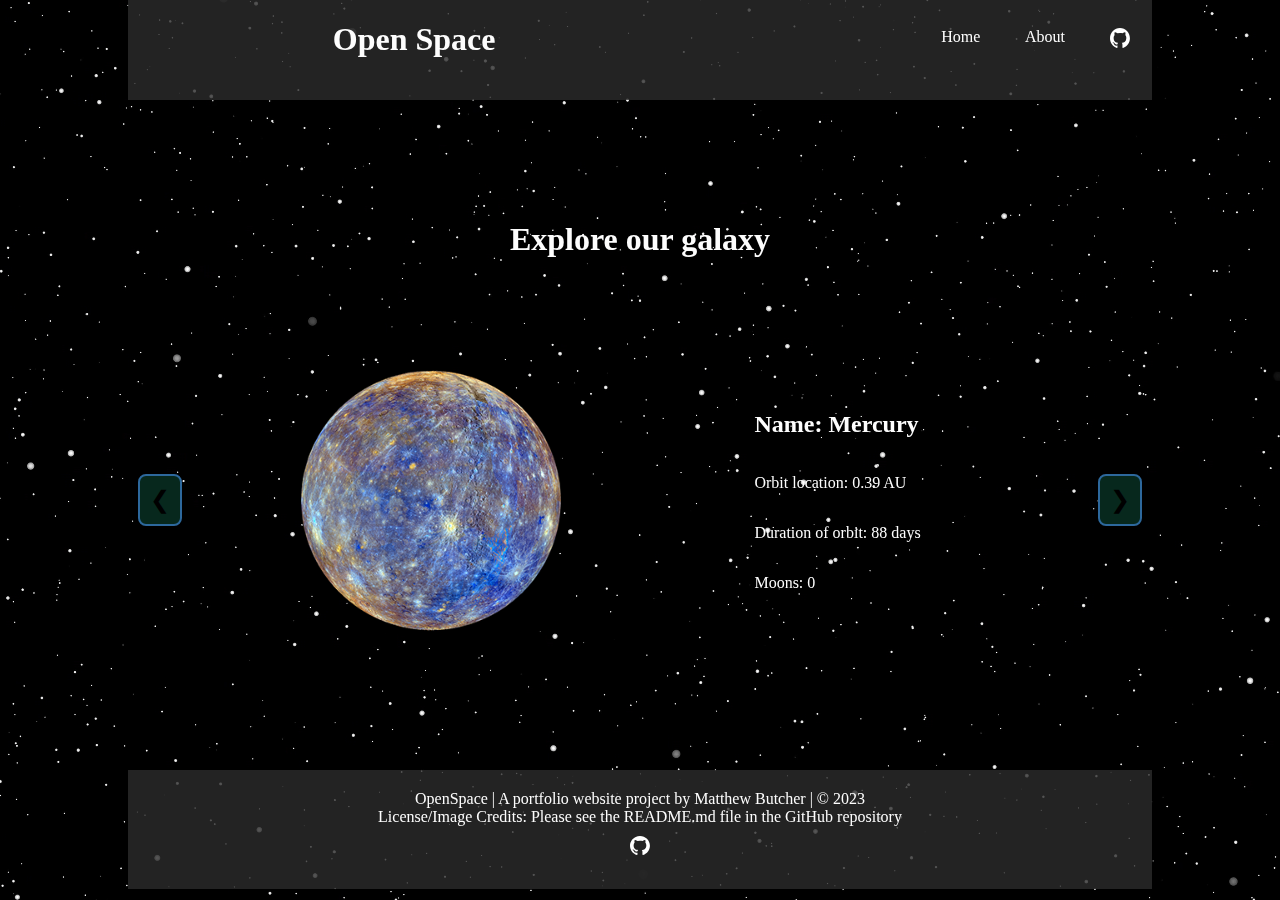
==== planets.html @ 282da1b0 "Planets: Large upgrade - Changed the design of the page - Carousel is working - Pull the planets dat" ====
<!DOCTYPE html>
<html lang="en">
  <head>
    <meta charset="UTF-8" />
    <meta http-equiv="X-UA-Compatible" content="IE=edge" />
    <meta name="viewport" content="width=device-width, initial-scale=1.0" />
    <link rel="stylesheet" href="src/style.css" />

    <title>PLANETS | OpenSpace</title>
  </head>

  <body>
    <video id="background-video" autoplay loop muted poster="/src/backgrounds/Sky_night_space_background.mp4">
      <source src="/src/backgrounds/Sky_night_space_background.mp4" type="video/mp4" />
    </video>
    <nav>
      <div class="nav-left">
        <h1>Open Space</h1>
      </div>
      <div class="nav-right">
        <ul>
          <li><a href="index.html">Home</a></li>
          <li><a href="about.html">About</a></li>
          <li>
            <a href="https://github.com/mbutcherdev/openspace" target="_blank" rel="noopener noreferrer"
              ><img
                title="OpenSpace GitHub Repository"
                alt="GitHub logo to repository"
                class="nav-git"
                src="/src/backgrounds/github-mark-white.svg"
            /></a>
          </li>
        </ul>
      </div>
    </nav>
    <div class="planets">
      <div class="planets-title">
        <h1>Explore our galaxy</h1>
        <!-- Order: Mercury, Venus, Earth, Mars, Jupiter, Saturn, Uranus, Neptune.. Pluto(?) -->
      </div>
      <div class="carousel">
        <button class="carousel-btn prev-btn">&#10094;</button>
        <div class="carousel-content">
          <!-- Planet slides will be added dynamically -->
        </div>
        <button class="carousel-btn next-btn">&#10095;</button>
      </div>
    </div>
    <footer>
      OpenSpace | A portfolio website project by Matthew Butcher | &copy 2023<br />
      License/Image Credits: Please see the README.md file in the GitHub repository<br />
      <a href="https://github.com/mbutcherdev/openspace" target="_blank" rel="noopener noreferrer"
        ><img class="footerimg" src="/src/backgrounds/github-mark-white.svg"
      /></a>
    </footer>
    <script src="src/planets.js"></script>
  </body>
</html>
---- src/style.css ----
/* Variables */
:root {
  --main-bg-color: rgba(44, 44, 44, 0.8);
  --nav-bg-color: rgba(16 18 27 / 40%);
  --nav-left-bg-color: rgba(16 18 27 / 40%);
  --nav-right-bg-color: rgba(16 18 27 / 40%);
  --text-color: rgb(253, 253, 253);
  --hero-bg-color: rgba(16 18 27 / 40%);
  --btn-bg-color: rgba(16 18 27 / 40%);
  --btn-border-color: rgb(45, 104, 156);
  --next-launches-bg-color: rgba(16 18 27 / 40%);
  --card-border-color: rgba(16 18 27 / 40%);
}

/* Body */
#background-video {
  width: 100vw;
  height: 100vh;
  object-fit: cover;
  position: fixed;
  left: 0;
  right: 0;
  top: 0;
  bottom: 0;
  z-index: -1;
}
@media (max-width: 750px) {
  #background-video {
    display: none;
  }
  body {
    background: url("/src/backgrounds/space-small.png") no-repeat;
    background-size: cover;
  }
}
body {
  color: var(--text-color);
  font-family: Georgia, serif;
  width: 80%;
  margin: 0 auto;
  background-color: var(--main-bg-color);
}

/* Navigation */
nav {
  background-color: var(--main-bg-color);
  display: flex;
  width: 100%;
  align-items: center;
  padding-bottom: 20px;
}
.nav-git {
  height: auto;
  width: 20px;
}
.nav-left {
  width: 60%;
  padding-left: 20%;
  text-align: left;
  align-self: center;
}

.nav-right {
  width: 30%;
  margin-left: auto;
  align-items: center;
}

nav ul {
  display: flex;
  list-style: none;
  justify-content: space-around;
}

a {
  text-decoration: none;
  color: var(--text-color);
}

/* Images */
img {
  width: 100%;
  height: 100%;
}

/* Hero Section */
.hero {
  background-color: var(--main-bg-color);
  display: flex;
  flex-direction: column;
  flex-wrap: wrap;
  align-items: center;
  justify-content: center;
  padding-bottom: 50px;
}

.hero-right {
  width: 50%;
  text-align: left;
}
.hero-main {
  text-align: center;
}

.hero-bottom {
  display: flex;
  flex-wrap: wrap;
  justify-content: space-around;
  gap: 40px;
  margin-top: 20px;
  padding-bottom: 50px;
}

.hero-bottom img {
  width: 80%;
  height: 60%;
  align-self: center;
}
.button_list {
  width: 55%;
  text-align: left;
}
.button_list ul {
  text-decoration: none;
  list-style: none;
}

/* Button */
.btn {
  cursor: pointer;
  width: 100px;
  height: 100px;
  background-color: var(--btn-bg-color);
  color: black;
  border: 2px solid var(--btn-border-color);
  border-radius: 8px;
}

.btn:hover {
  box-shadow: 0 0.5em 0.5em -0.4em orange;
  transform: translateY(-0.25em);
}

/* Next Launches */
.next-launches {
  padding-top: 10px;
  background-color: var(--main-bg-color);
  width: 100%;
  text-align: center;
}

.next-launches h1 {
  margin-top: -20px;
  padding-bottom: 32px;
}

/* Launch Cards */
.launch-cards {
  padding: 32px;
  display: flex;
  flex-wrap: wrap;
  justify-content: space-around;
  border: 20px solid var(--card-border-color);
}

.card {
  width: 300px;
  height: 300px;
  padding: 16px;
  margin: 16px;
  border: 20px solid var(--card-border-color);
}

/* Planets */
.planets {
  display: flex;
  flex-direction: column;
  align-items: center;
  justify-content: center;

  padding-top: 100px;
  padding-bottom: 100px;
}

.planets-title {
  text-align: center;
  padding-bottom: 50px;
}

/* Carousel */
.carousel {
  display: flex;
  overflow: hidden;
  width: 100%;
  height: 70%;
  position: relative;
}

/* Updated carousel buttons */
.carousel-btn {
  font-size: 1.5rem;
  color: rgb(0, 0, 0);
  background-color: rgb(7, 40, 29);
  border: 2px solid rgb(45, 104, 156);
  border-radius: 8px;
  padding: 10px;
  cursor: pointer;
  z-index: 10;
  position: absolute;
  top: 50%;
  transform: translateY(-50%);
  transition: box-shadow 0.3s, transform 0.3s;
}

.carousel-btn:hover {
  box-shadow: 0 0.5em 0.5em -0.4em orange;
  transform: translateY(-0.25em);
}

.prev-btn {
  left: 10px;
}

.next-btn {
  right: 10px;
}

/* Carousel */
.carousel-content {
  display: flex;
  width: 100%;
  height: 100%;
  position: relative;
}

/* Updated planet-slide */
.planet-slide {
  display: flex;
  width: 100%;
  height: auto;
  position: absolute;
  left: 0;
  opacity: 0;
  transition: opacity 0.5s ease-in-out;
}
.planet-slide.active {
  opacity: 1;
  position: static;
}

.planet-img {
  display: flex;
  justify-content: center;
  align-items: center;
  width: 60%;
  padding: 20px;
}

.planet-info {
  width: 40%;
  padding: 20px;
  display: flex;
  flex-direction: column;
  justify-content: center;
}

/* Updated planet-slide img */
.planet-slide img {
  max-height: 300px;
  width: auto;
  object-fit: fill;
  object-position: center;
}

/* Footer */
footer {
  background-color: var(--main-bg-color);
  text-align: center;

  padding: 20px;
}
.footerimg {
  height: auto;
  width: 20px;
  padding: 10px;
}
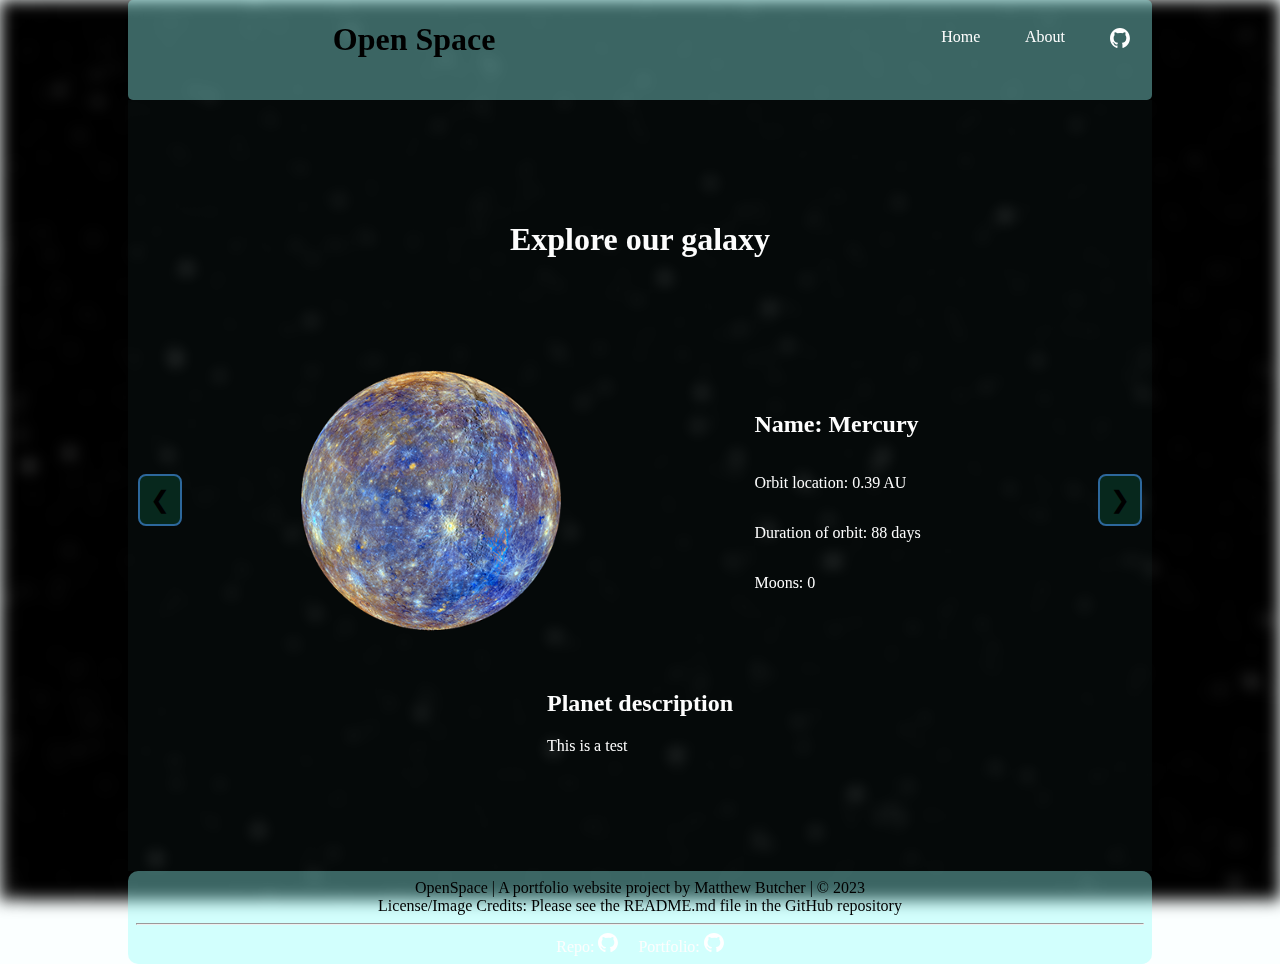
==== commit 96109580: "Major feature update: - Planets page carousel works correctly - Planets page also shows a planet des" ====
--- a/planets.html
+++ b/planets.html
@@ -45,12 +45,20 @@
         </div>
         <button class="carousel-btn next-btn">&#10095;</button>
       </div>
+      <div class="planet-description">
+        <h2>Planet description</h2>
+        <p class="description-text"></p>
+      </div>
     </div>
     <footer>
       OpenSpace | A portfolio website project by Matthew Butcher | &copy 2023<br />
       License/Image Credits: Please see the README.md file in the GitHub repository<br />
+      <hr />
       <a href="https://github.com/mbutcherdev/openspace" target="_blank" rel="noopener noreferrer"
-        ><img class="footerimg" src="/src/backgrounds/github-mark-white.svg"
+        >Repo: <img class="footerimg" src="/src/backgrounds/github-mark-white.svg" /></a
+      >&nbsp;&nbsp;&nbsp;&nbsp;
+      <a href="https://github.com/mbutcherdev/openspace" target="_blank" rel="noopener noreferrer"
+        >Portfolio: <img class="footerimg" src="/src/backgrounds/github-mark-white.svg"
       /></a>
     </footer>
     <script src="src/planets.js"></script>
--- a/src/style.css
+++ b/src/style.css
@@ -1,9 +1,7 @@
 /* Variables */
 :root {
-  --main-bg-color: rgba(44, 44, 44, 0.8);
-  --nav-bg-color: rgba(16 18 27 / 40%);
-  --nav-left-bg-color: rgba(16 18 27 / 40%);
-  --nav-right-bg-color: rgba(16 18 27 / 40%);
+  --main-bg-color: #96fffb09;
+  --nav-bg-color: #96fffb65;
   --text-color: rgb(253, 253, 253);
   --hero-bg-color: rgba(16 18 27 / 40%);
   --btn-bg-color: rgba(16 18 27 / 40%);
@@ -14,6 +12,8 @@
 
 /* Body */
 #background-video {
+  filter: blur(8px);
+  -webkit-filter: blur(8px);
   width: 100vw;
   height: 100vh;
   object-fit: cover;
@@ -38,16 +38,20 @@
   font-family: Georgia, serif;
   width: 80%;
   margin: 0 auto;
+  border-radius: 10px;
   background-color: var(--main-bg-color);
 }
 
 /* Navigation */
 nav {
-  background-color: var(--main-bg-color);
+  background-color: #96fffb65;
+  color: #000;
+  border-radius: 10px;
   display: flex;
   width: 100%;
   align-items: center;
   padding-bottom: 20px;
+  border-radius: 5px;
 }
 .nav-git {
   height: auto;
@@ -85,6 +89,7 @@
 
 /* Hero Section */
 .hero {
+  border-radius: 10px;
   background-color: var(--main-bg-color);
   display: flex;
   flex-direction: column;
@@ -127,10 +132,11 @@
 
 /* Button */
 .btn {
+  background-color: #96fffb65;
   cursor: pointer;
   width: 100px;
   height: 100px;
-  background-color: var(--btn-bg-color);
+
   color: black;
   border: 2px solid var(--btn-border-color);
   border-radius: 8px;
@@ -139,6 +145,7 @@
 .btn:hover {
   box-shadow: 0 0.5em 0.5em -0.4em orange;
   transform: translateY(-0.25em);
+  background-color: var(--btn-border-color);
 }
 
 /* Next Launches */
@@ -177,7 +184,7 @@
   flex-direction: column;
   align-items: center;
   justify-content: center;
-
+  background-color: var(--main-bg-color);
   padding-top: 100px;
   padding-bottom: 100px;
 }
@@ -274,13 +281,14 @@
 
 /* Footer */
 footer {
-  background-color: var(--main-bg-color);
-  text-align: center;
-
-  padding: 20px;
+  background-color: #96fffb65;
+  color: #000;
+  border-radius: 10px;
+  text-align: center;
+
+  padding: 8px;
 }
 .footerimg {
   height: auto;
   width: 20px;
-  padding: 10px;
-}
+}
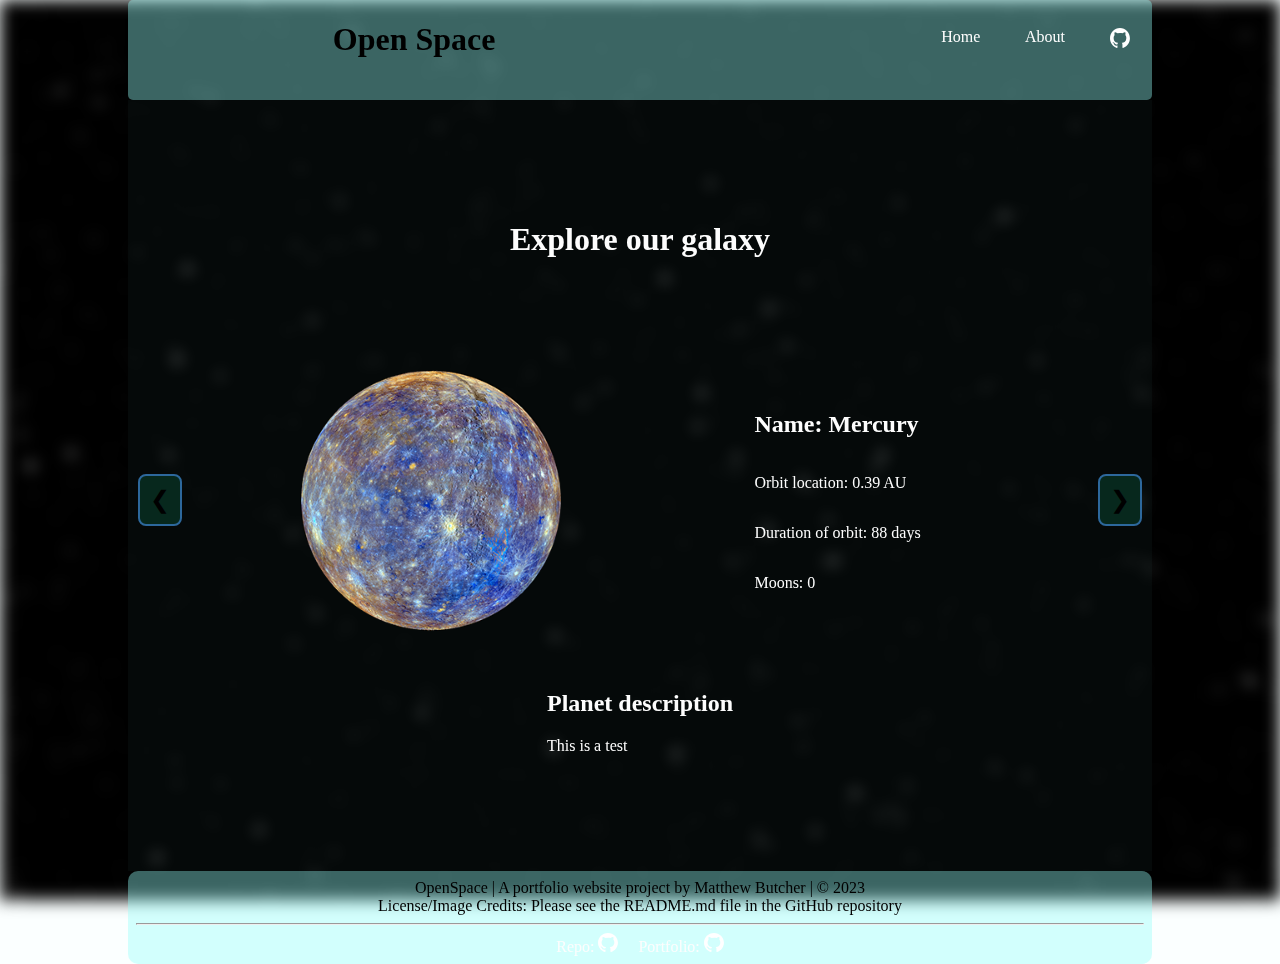
==== commit a0ae81ae: "Footer updates" ====
--- a/planets.html
+++ b/planets.html
@@ -57,7 +57,7 @@
       <a href="https://github.com/mbutcherdev/openspace" target="_blank" rel="noopener noreferrer"
         >Repo: <img class="footerimg" src="/src/backgrounds/github-mark-white.svg" /></a
       >&nbsp;&nbsp;&nbsp;&nbsp;
-      <a href="https://github.com/mbutcherdev/openspace" target="_blank" rel="noopener noreferrer"
+      <a href="https://github.com/mbutcherdev/" target="_blank" rel="noopener noreferrer"
         >Portfolio: <img class="footerimg" src="/src/backgrounds/github-mark-white.svg"
       /></a>
     </footer>
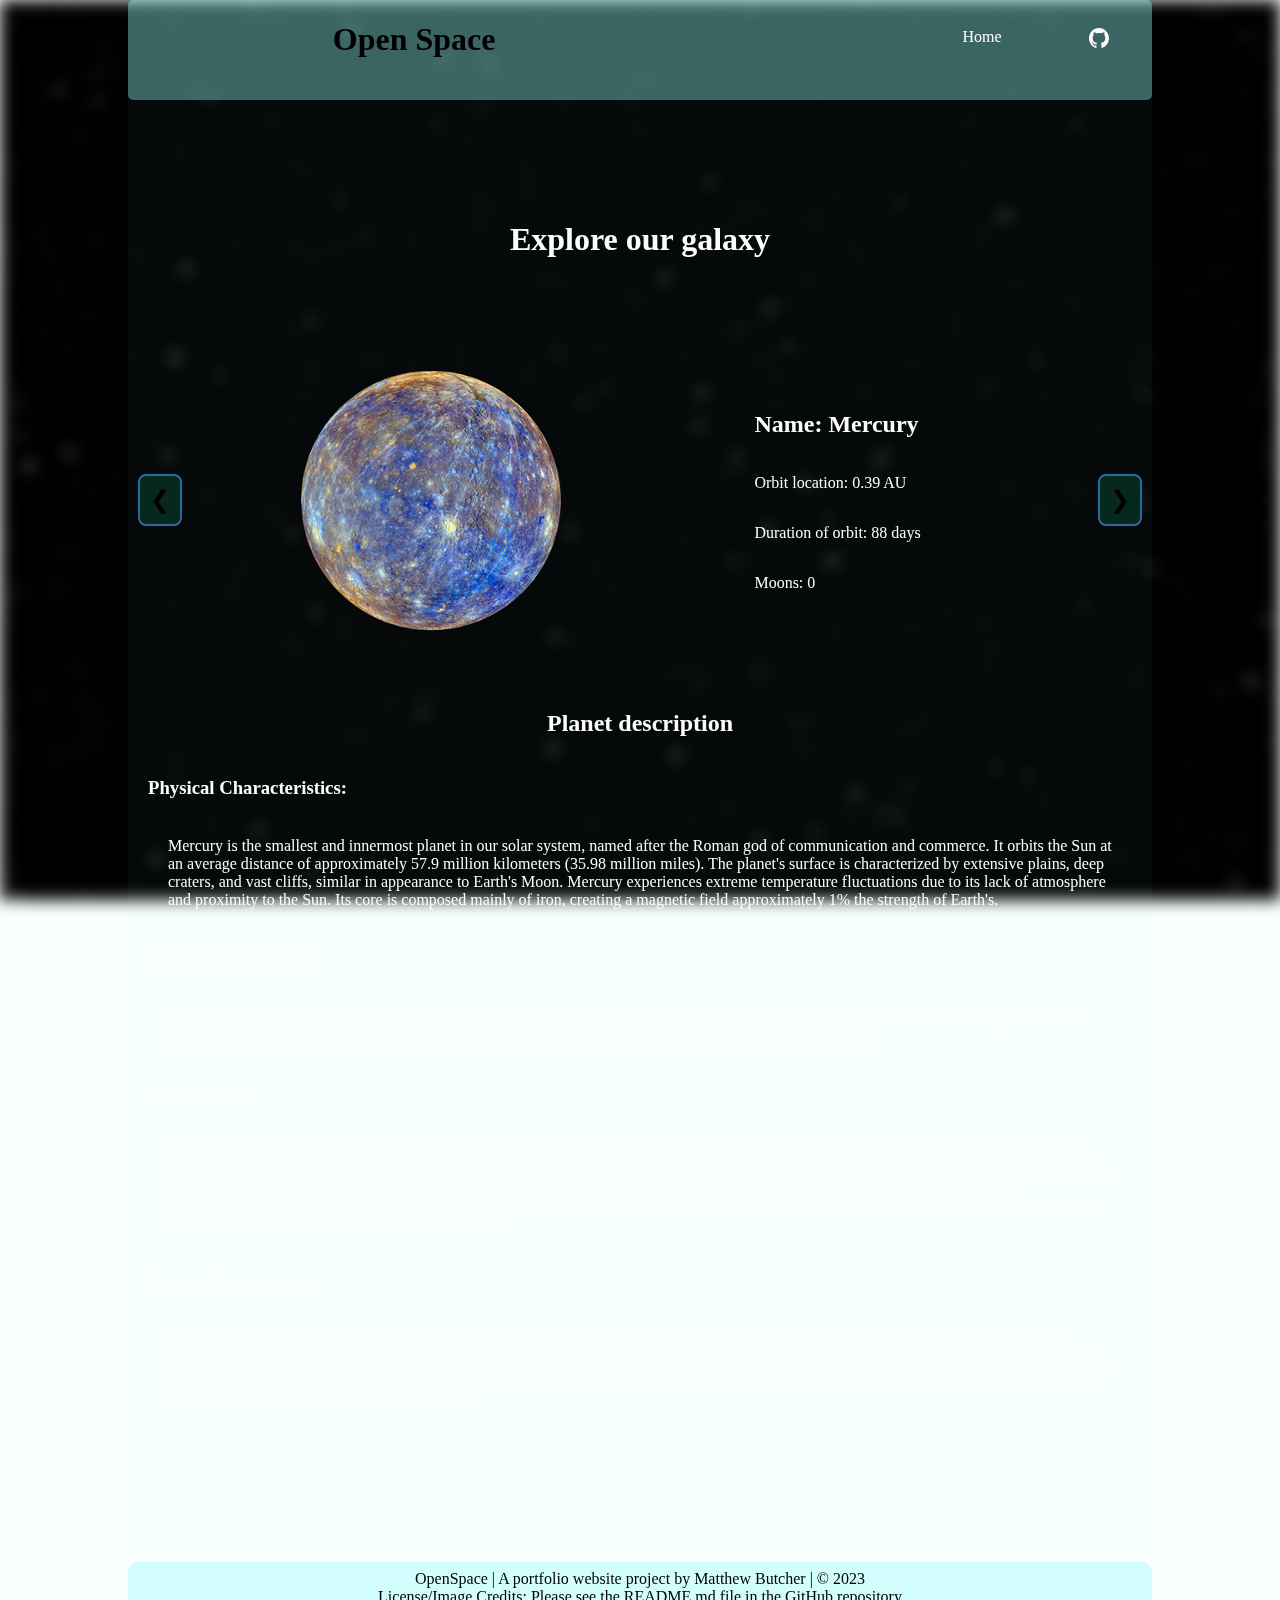
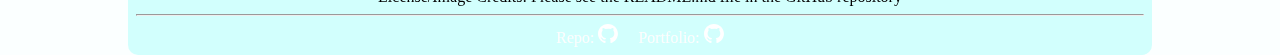
==== commit 1d66ffba: "Adding planet data, upgrading js carousel file" ====
--- a/planets.html
+++ b/planets.html
@@ -20,7 +20,6 @@
       <div class="nav-right">
         <ul>
           <li><a href="index.html">Home</a></li>
-          <li><a href="about.html">About</a></li>
           <li>
             <a href="https://github.com/mbutcherdev/openspace" target="_blank" rel="noopener noreferrer"
               ><img
@@ -46,8 +45,15 @@
         <button class="carousel-btn next-btn">&#10095;</button>
       </div>
       <div class="planet-description">
-        <h2>Planet description</h2>
-        <p class="description-text"></p>
+        <h2 class="planet_title">Planet description</h2>
+        <h3>Physical Characteristics:</h3>
+        <p class="physical_characteristics"></p>
+        <h3>Orbit and Rotation:</h3>
+        <p class="orbit_and_rotation"></p>
+        <h3>Exploration:</h3>
+        <p class="exploration"></p>
+        <h3>Future Exploration:</h3>
+        <p class="future_exploration"></p>
       </div>
     </div>
     <footer>
--- a/src/style.css
+++ b/src/style.css
@@ -278,6 +278,21 @@
   object-fit: fill;
   object-position: center;
 }
+.planet_title {
+  text-align: center;
+  padding-bottom: 20px;
+}
+
+.planet-description {
+  padding: 20px;
+}
+.physical_characteristics,
+.orbit_and_rotation,
+.exploration,
+.future_exploration {
+  padding: 20px;
+  text-align: left;
+}
 
 /* Footer */
 footer {
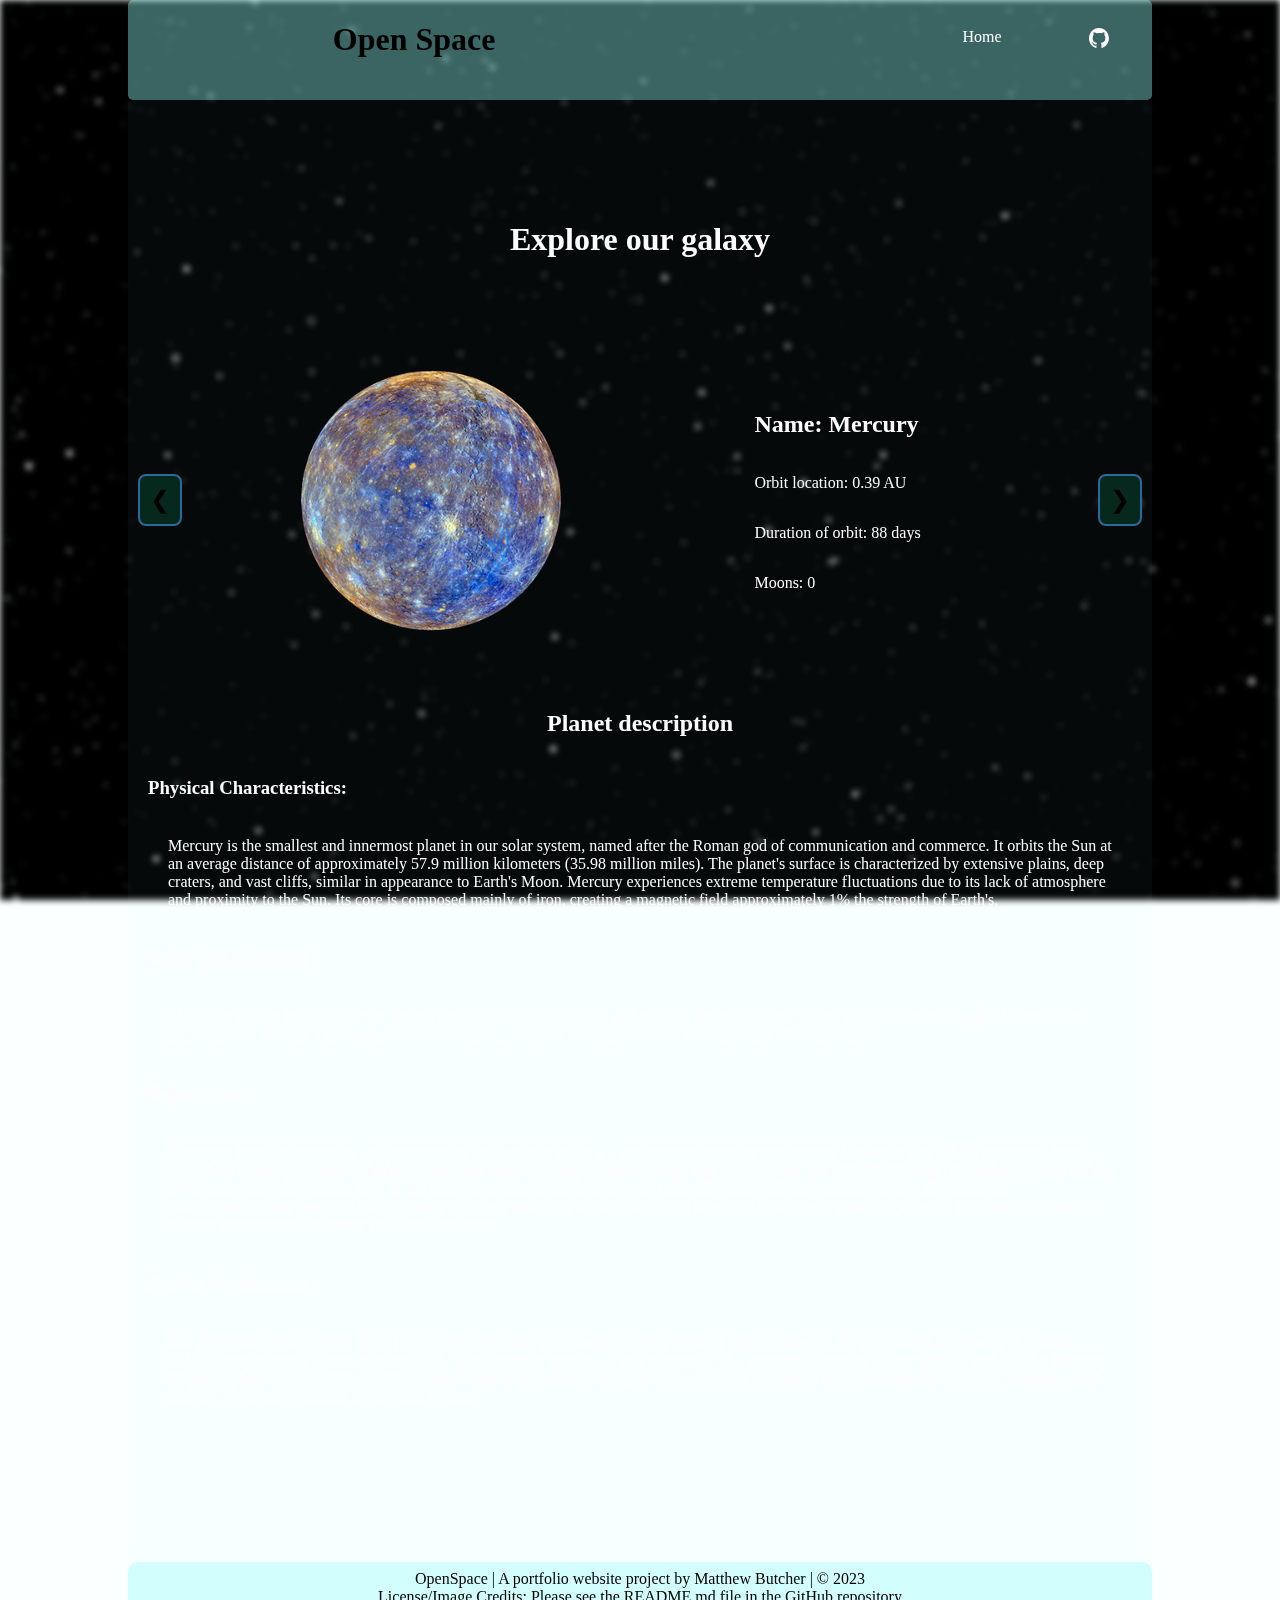
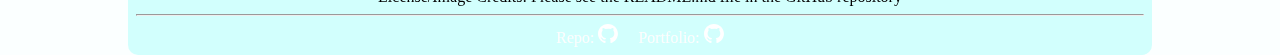
==== commit b095a522: "Changed blur factor, higher res video bg" ====
--- a/planets.html
+++ b/planets.html
@@ -10,8 +10,8 @@
   </head>
 
   <body>
-    <video id="background-video" autoplay loop muted poster="/src/backgrounds/Sky_night_space_background.mp4">
-      <source src="/src/backgrounds/Sky_night_space_background.mp4" type="video/mp4" />
+    <video id="background-video" autoplay loop muted poster="/src/backgrounds/Sky_night_space_background_high.mp4">
+      <source src="/src/backgrounds/Sky_night_space_background_high.mp4" type="video/mp4" />
     </video>
     <nav>
       <div class="nav-left">
--- a/src/style.css
+++ b/src/style.css
@@ -12,8 +12,8 @@
 
 /* Body */
 #background-video {
-  filter: blur(8px);
-  -webkit-filter: blur(8px);
+  filter: blur(3px);
+  -webkit-filter: blur(3px);
   width: 100vw;
   height: 100vh;
   object-fit: cover;
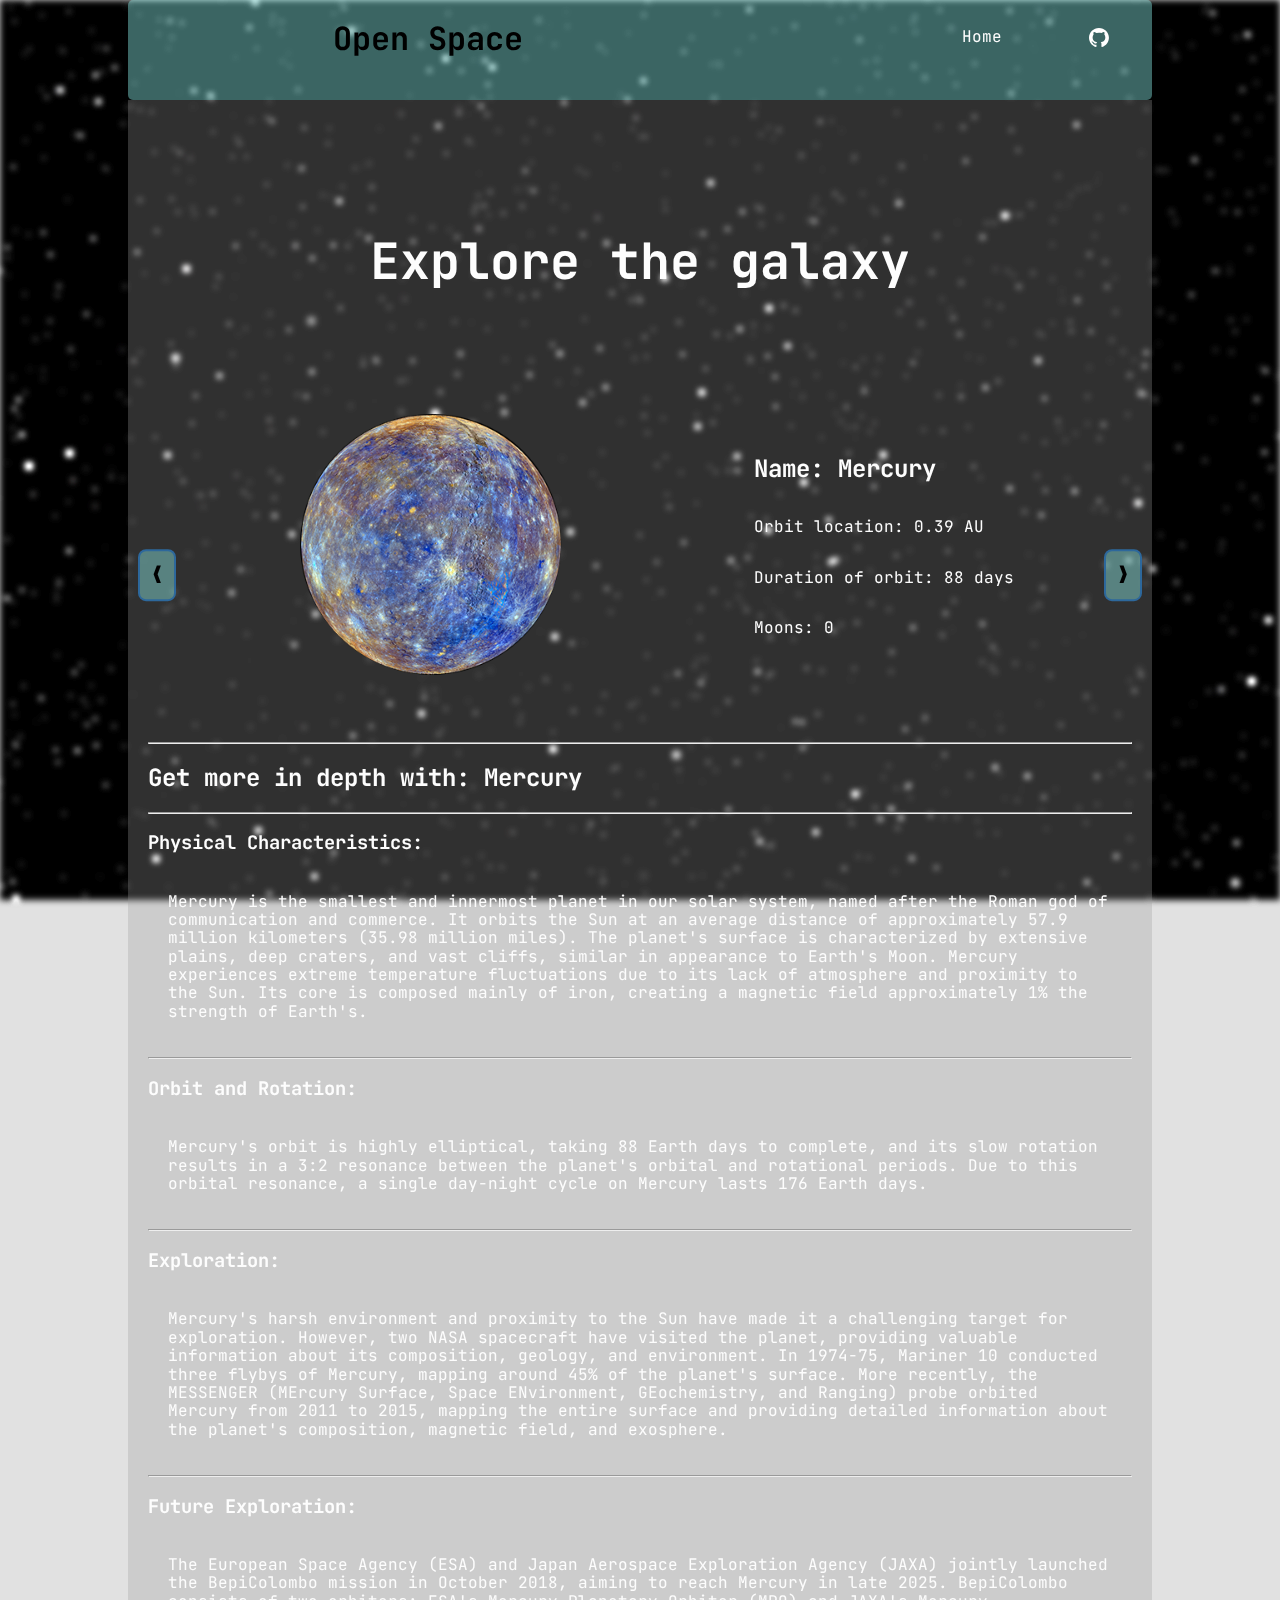
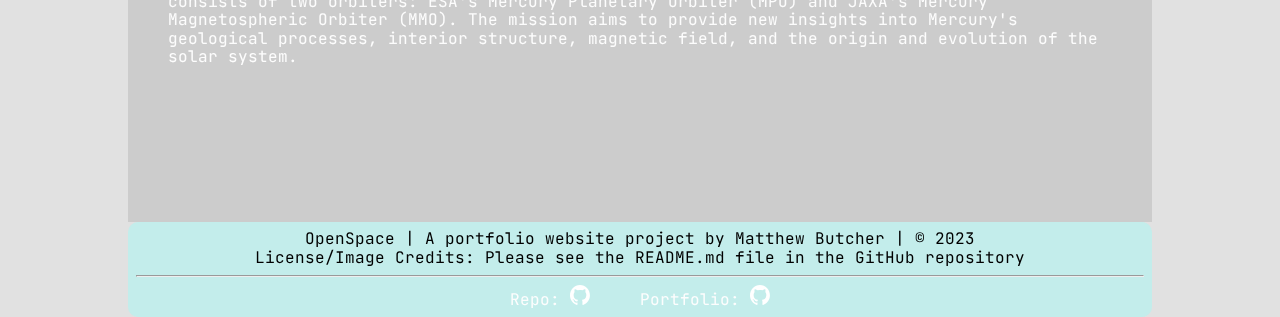
==== commit 258107c5: "Updates to Planets, dynamic name display" ====
--- a/planets.html
+++ b/planets.html
@@ -4,6 +4,8 @@
     <meta charset="UTF-8" />
     <meta http-equiv="X-UA-Compatible" content="IE=edge" />
     <meta name="viewport" content="width=device-width, initial-scale=1.0" />
+    <link rel="stylesheet" href="src/norm.css" />
+    <link rel="stylesheet" href="https://fonts.googleapis.com/css?family=JetBrains+Mono" />
     <link rel="stylesheet" href="src/style.css" />
 
     <title>PLANETS | OpenSpace</title>
@@ -34,9 +36,10 @@
     </nav>
     <div class="planets">
       <div class="planets-title">
-        <h1>Explore our galaxy</h1>
+        <h1>Explore the galaxy</h1>
         <!-- Order: Mercury, Venus, Earth, Mars, Jupiter, Saturn, Uranus, Neptune.. Pluto(?) -->
       </div>
+
       <div class="carousel">
         <button class="carousel-btn prev-btn">&#10094;</button>
         <div class="carousel-content">
@@ -45,13 +48,18 @@
         <button class="carousel-btn next-btn">&#10095;</button>
       </div>
       <div class="planet-description">
-        <h2 class="planet_title">Planet description</h2>
+        <hr />
+        <h2>Get more in depth with: <span class="name"></span></h2>
+        <hr />
         <h3>Physical Characteristics:</h3>
         <p class="physical_characteristics"></p>
+        <hr />
         <h3>Orbit and Rotation:</h3>
         <p class="orbit_and_rotation"></p>
+        <hr />
         <h3>Exploration:</h3>
         <p class="exploration"></p>
+        <hr />
         <h3>Future Exploration:</h3>
         <p class="future_exploration"></p>
       </div>
--- a/src/norm.css
+++ b/src/norm.css
@@ -0,0 +1,351 @@
+/*! normalize.css v8.0.1 | MIT License | github.com/necolas/normalize.css */
+
+/* Document
+   ========================================================================== */
+
+/**
+ * 1. Correct the line height in all browsers.
+ * 2. Prevent adjustments of font size after orientation changes in iOS.
+ */
+
+html {
+  line-height: 1.15; /* 1 */
+  -webkit-text-size-adjust: 100%; /* 2 */
+}
+
+/* Sections
+     ========================================================================== */
+
+/**
+   * Remove the margin in all browsers.
+   */
+
+body {
+  margin: 0;
+}
+
+/**
+   * Render the `main` element consistently in IE.
+   */
+
+main {
+  display: block;
+}
+
+/**
+   * Correct the font size and margin on `h1` elements within `section` and
+   * `article` contexts in Chrome, Firefox, and Safari.
+   */
+
+h1 {
+  font-size: 2em;
+  margin: 0.67em 0;
+}
+
+/* Grouping content
+     ========================================================================== */
+
+/**
+   * 1. Add the correct box sizing in Firefox.
+   * 2. Show the overflow in Edge and IE.
+   */
+
+hr {
+  box-sizing: content-box; /* 1 */
+  height: 0; /* 1 */
+  overflow: visible; /* 2 */
+}
+
+/**
+   * 1. Correct the inheritance and scaling of font size in all browsers.
+   * 2. Correct the odd `em` font sizing in all browsers.
+   */
+
+pre {
+  font-family: monospace, monospace; /* 1 */
+  font-size: 1em; /* 2 */
+}
+
+/* Text-level semantics
+     ========================================================================== */
+
+/**
+   * Remove the gray background on active links in IE 10.
+   */
+
+a {
+  background-color: transparent;
+}
+
+/**
+   * 1. Remove the bottom border in Chrome 57-
+   * 2. Add the correct text decoration in Chrome, Edge, IE, Opera, and Safari.
+   */
+
+abbr[title] {
+  border-bottom: none; /* 1 */
+  text-decoration: underline; /* 2 */
+  text-decoration: underline dotted; /* 2 */
+}
+
+/**
+   * Add the correct font weight in Chrome, Edge, and Safari.
+   */
+
+b,
+strong {
+  font-weight: bolder;
+}
+
+/**
+   * 1. Correct the inheritance and scaling of font size in all browsers.
+   * 2. Correct the odd `em` font sizing in all browsers.
+   */
+
+code,
+kbd,
+samp {
+  font-family: monospace, monospace; /* 1 */
+  font-size: 1em; /* 2 */
+}
+
+/**
+   * Add the correct font size in all browsers.
+   */
+
+small {
+  font-size: 80%;
+}
+
+/**
+   * Prevent `sub` and `sup` elements from affecting the line height in
+   * all browsers.
+   */
+
+sub,
+sup {
+  font-size: 75%;
+  line-height: 0;
+  position: relative;
+  vertical-align: baseline;
+}
+
+sub {
+  bottom: -0.25em;
+}
+
+sup {
+  top: -0.5em;
+}
+
+/* Embedded content
+     ========================================================================== */
+
+/**
+   * Remove the border on images inside links in IE 10.
+   */
+
+img {
+  border-style: none;
+}
+
+/* Forms
+     ========================================================================== */
+
+/**
+   * 1. Change the font styles in all browsers.
+   * 2. Remove the margin in Firefox and Safari.
+   */
+
+button,
+input,
+optgroup,
+select,
+textarea {
+  font-family: inherit; /* 1 */
+  font-size: 100%; /* 1 */
+  line-height: 1.15; /* 1 */
+  margin: 0; /* 2 */
+}
+
+/**
+   * Show the overflow in IE.
+   * 1. Show the overflow in Edge.
+   */
+
+button,
+input {
+  /* 1 */
+  overflow: visible;
+}
+
+/**
+   * Remove the inheritance of text transform in Edge, Firefox, and IE.
+   * 1. Remove the inheritance of text transform in Firefox.
+   */
+
+button,
+select {
+  /* 1 */
+  text-transform: none;
+}
+
+/**
+   * Correct the inability to style clickable types in iOS and Safari.
+   */
+
+button,
+[type="button"],
+[type="reset"],
+[type="submit"] {
+  -webkit-appearance: button;
+}
+
+/**
+   * Remove the inner border and padding in Firefox.
+   */
+
+button::-moz-focus-inner,
+[type="button"]::-moz-focus-inner,
+[type="reset"]::-moz-focus-inner,
+[type="submit"]::-moz-focus-inner {
+  border-style: none;
+  padding: 0;
+}
+
+/**
+   * Restore the focus styles unset by the previous rule.
+   */
+
+button:-moz-focusring,
+[type="button"]:-moz-focusring,
+[type="reset"]:-moz-focusring,
+[type="submit"]:-moz-focusring {
+  outline: 1px dotted ButtonText;
+}
+
+/**
+   * Correct the padding in Firefox.
+   */
+
+fieldset {
+  padding: 0.35em 0.75em 0.625em;
+}
+
+/**
+   * 1. Correct the text wrapping in Edge and IE.
+   * 2. Correct the color inheritance from `fieldset` elements in IE.
+   * 3. Remove the padding so developers are not caught out when they zero out
+   *    `fieldset` elements in all browsers.
+   */
+
+legend {
+  box-sizing: border-box; /* 1 */
+  color: inherit; /* 2 */
+  display: table; /* 1 */
+  max-width: 100%; /* 1 */
+  padding: 0; /* 3 */
+  white-space: normal; /* 1 */
+}
+
+/**
+   * Add the correct vertical alignment in Chrome, Firefox, and Opera.
+   */
+
+progress {
+  vertical-align: baseline;
+}
+
+/**
+   * Remove the default vertical scrollbar in IE 10+.
+   */
+
+textarea {
+  overflow: auto;
+}
+
+/**
+   * 1. Add the correct box sizing in IE 10.
+   * 2. Remove the padding in IE 10.
+   */
+
+[type="checkbox"],
+[type="radio"] {
+  box-sizing: border-box; /* 1 */
+  padding: 0; /* 2 */
+}
+
+/**
+   * Correct the cursor style of increment and decrement buttons in Chrome.
+   */
+
+[type="number"]::-webkit-inner-spin-button,
+[type="number"]::-webkit-outer-spin-button {
+  height: auto;
+}
+
+/**
+   * 1. Correct the odd appearance in Chrome and Safari.
+   * 2. Correct the outline style in Safari.
+   */
+
+[type="search"] {
+  -webkit-appearance: textfield; /* 1 */
+  outline-offset: -2px; /* 2 */
+}
+
+/**
+   * Remove the inner padding in Chrome and Safari on macOS.
+   */
+
+[type="search"]::-webkit-search-decoration {
+  -webkit-appearance: none;
+}
+
+/**
+   * 1. Correct the inability to style clickable types in iOS and Safari.
+   * 2. Change font properties to `inherit` in Safari.
+   */
+
+::-webkit-file-upload-button {
+  -webkit-appearance: button; /* 1 */
+  font: inherit; /* 2 */
+}
+
+/* Interactive
+     ========================================================================== */
+
+/*
+   * Add the correct display in Edge, IE 10+, and Firefox.
+   */
+
+details {
+  display: block;
+}
+
+/*
+   * Add the correct display in all browsers.
+   */
+
+summary {
+  display: list-item;
+}
+
+/* Misc
+     ========================================================================== */
+
+/**
+   * Add the correct display in IE 10+.
+   */
+
+template {
+  display: none;
+}
+
+/**
+   * Add the correct display in IE 10.
+   */
+
+[hidden] {
+  display: none;
+}
--- a/src/style.css
+++ b/src/style.css
@@ -1,6 +1,6 @@
 /* Variables */
 :root {
-  --main-bg-color: #96fffb09;
+  --main-bg-color: #9c9c9c4e;
   --nav-bg-color: #96fffb65;
   --text-color: rgb(253, 253, 253);
   --hero-bg-color: rgba(16 18 27 / 40%);
@@ -12,8 +12,7 @@
 
 /* Body */
 #background-video {
-  filter: blur(3px);
-  -webkit-filter: blur(3px);
+  filter: blur(3px) brightness(300%);
   width: 100vw;
   height: 100vh;
   object-fit: cover;
@@ -35,7 +34,7 @@
 }
 body {
   color: var(--text-color);
-  font-family: Georgia, serif;
+  font-family: JetBrains Mono, monospace;
   width: 80%;
   margin: 0 auto;
   border-radius: 10px;
@@ -133,12 +132,13 @@
 /* Button */
 .btn {
   background-color: #96fffb65;
+  border: 2px solid var(--btn-border-color);
   cursor: pointer;
   width: 100px;
   height: 100px;
 
   color: black;
-  border: 2px solid var(--btn-border-color);
+
   border-radius: 8px;
 }
 
@@ -192,6 +192,8 @@
 .planets-title {
   text-align: center;
   padding-bottom: 50px;
+  font-size: 25px;
+  font-weight: bold;
 }
 
 /* Carousel */
@@ -206,21 +208,21 @@
 /* Updated carousel buttons */
 .carousel-btn {
   font-size: 1.5rem;
-  color: rgb(0, 0, 0);
-  background-color: rgb(7, 40, 29);
-  border: 2px solid rgb(45, 104, 156);
+  background-color: #96fffb65;
+  border: 2px solid var(--btn-border-color);
   border-radius: 8px;
   padding: 10px;
   cursor: pointer;
   z-index: 10;
   position: absolute;
   top: 50%;
-  transform: translateY(-50%);
+  transform: translateY(10%);
   transition: box-shadow 0.3s, transform 0.3s;
 }
 
 .carousel-btn:hover {
   box-shadow: 0 0.5em 0.5em -0.4em orange;
+  background-color: var(--btn-border-color);
   transform: translateY(-0.25em);
 }
 
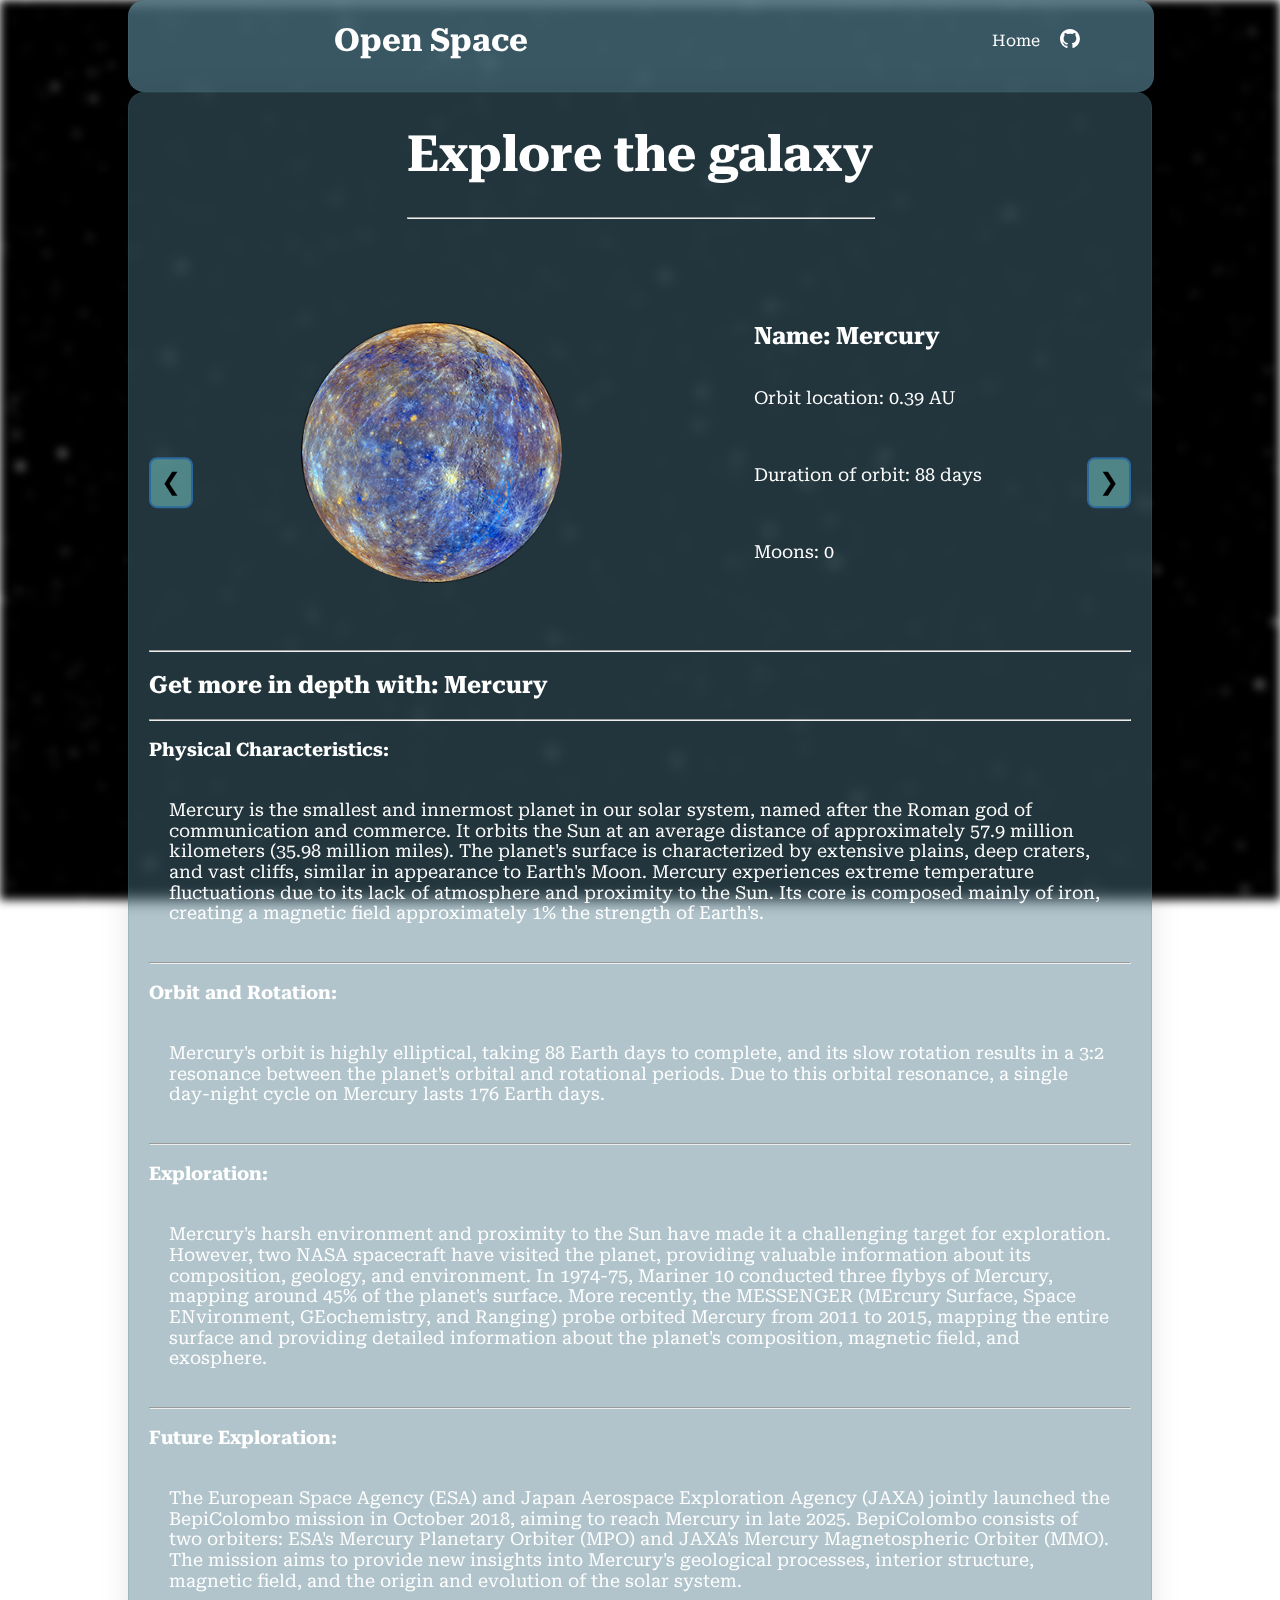
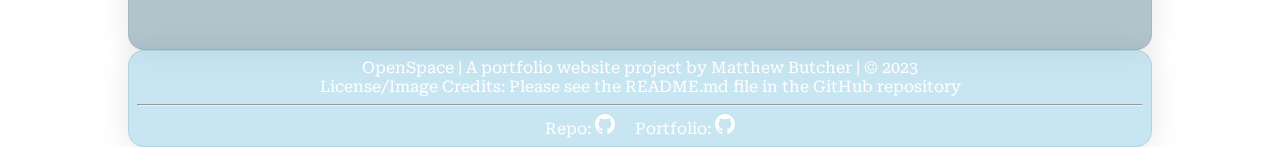
==== commit f29c28b9: "Theme updates, layout/font changes" ====
--- a/planets.html
+++ b/planets.html
@@ -5,7 +5,9 @@
     <meta http-equiv="X-UA-Compatible" content="IE=edge" />
     <meta name="viewport" content="width=device-width, initial-scale=1.0" />
     <link rel="stylesheet" href="src/norm.css" />
-    <link rel="stylesheet" href="https://fonts.googleapis.com/css?family=JetBrains+Mono" />
+    <link rel="preconnect" href="https://fonts.googleapis.com" />
+    <link rel="preconnect" href="https://fonts.gstatic.com" crossorigin />
+    <link href="https://fonts.googleapis.com/css2?family=Roboto+Serif&display=swap" rel="stylesheet" />
     <link rel="stylesheet" href="src/style.css" />
 
     <title>PLANETS | OpenSpace</title>
@@ -15,7 +17,7 @@
     <video id="background-video" autoplay loop muted poster="/src/backgrounds/Sky_night_space_background_high.mp4">
       <source src="/src/backgrounds/Sky_night_space_background_high.mp4" type="video/mp4" />
     </video>
-    <nav>
+    <nav class="overlay">
       <div class="nav-left">
         <h1>Open Space</h1>
       </div>
@@ -34,9 +36,10 @@
         </ul>
       </div>
     </nav>
-    <div class="planets">
+    <div class="planets overlay-content">
       <div class="planets-title">
         <h1>Explore the galaxy</h1>
+        <hr class="wide" />
         <!-- Order: Mercury, Venus, Earth, Mars, Jupiter, Saturn, Uranus, Neptune.. Pluto(?) -->
       </div>
 
@@ -64,7 +67,7 @@
         <p class="future_exploration"></p>
       </div>
     </div>
-    <footer>
+    <footer class="overlay">
       OpenSpace | A portfolio website project by Matthew Butcher | &copy 2023<br />
       License/Image Credits: Please see the README.md file in the GitHub repository<br />
       <hr />
--- a/src/style.css
+++ b/src/style.css
@@ -1,8 +1,8 @@
 /* Variables */
 :root {
-  --main-bg-color: #9c9c9c4e;
+  --main-bg-color: #bbe5ee22;
   --nav-bg-color: #96fffb65;
-  --text-color: rgb(253, 253, 253);
+  --text-color: #ffffff;
   --hero-bg-color: rgba(16 18 27 / 40%);
   --btn-bg-color: rgba(16 18 27 / 40%);
   --btn-border-color: rgb(45, 104, 156);
@@ -10,9 +10,25 @@
   --card-border-color: rgba(16 18 27 / 40%);
 }
 
+.overlay {
+  background: rgba(129, 198, 223, 0.44);
+  border-radius: 16px;
+  box-shadow: 0 4px 30px rgba(0, 0, 0, 0.1);
+  backdrop-filter: blur(6.1px);
+  -webkit-backdrop-filter: blur(6.1px);
+  border: 1px solid rgba(78, 121, 136, 0.18);
+}
+.overlay-content {
+  background: rgba(78, 121, 136, 0.44);
+  border-radius: 16px;
+  box-shadow: 0 4px 30px rgba(0, 0, 0, 0.1);
+  backdrop-filter: blur(6.1px);
+  -webkit-backdrop-filter: blur(6.1px);
+  border: 1px solid rgba(78, 121, 136, 0.18);
+}
 /* Body */
 #background-video {
-  filter: blur(3px) brightness(300%);
+  filter: blur(5px) brightness(100%);
   width: 100vw;
   height: 100vh;
   object-fit: cover;
@@ -34,23 +50,22 @@
 }
 body {
   color: var(--text-color);
-  font-family: JetBrains Mono, monospace;
+  font-family: "Roboto Serif", serif;
+
   width: 80%;
   margin: 0 auto;
   border-radius: 10px;
-  background-color: var(--main-bg-color);
-}
-
+}
+.wide {
+  width: 100%;
+}
 /* Navigation */
 nav {
-  background-color: #96fffb65;
-  color: #000;
   border-radius: 10px;
   display: flex;
   width: 100%;
   align-items: center;
-  padding-bottom: 20px;
-  border-radius: 5px;
+  padding-bottom: 10px;
 }
 .nav-git {
   height: auto;
@@ -72,7 +87,9 @@
 nav ul {
   display: flex;
   list-style: none;
-  justify-content: space-around;
+  justify-content: center;
+  align-items: center;
+  gap: 20px;
 }
 
 a {
@@ -88,8 +105,6 @@
 
 /* Hero Section */
 .hero {
-  border-radius: 10px;
-  background-color: var(--main-bg-color);
   display: flex;
   flex-direction: column;
   flex-wrap: wrap;
@@ -99,11 +114,17 @@
 }
 
 .hero-right {
-  width: 50%;
+  width: 60%;
   text-align: left;
 }
 .hero-main {
   text-align: center;
+  font-size: 20px;
+}
+
+p {
+  font-size: 18px;
+  padding-bottom: 20px;
 }
 
 .hero-bottom {
@@ -112,7 +133,6 @@
   justify-content: space-around;
   gap: 40px;
   margin-top: 20px;
-  padding-bottom: 50px;
 }
 
 .hero-bottom img {
@@ -121,7 +141,7 @@
   align-self: center;
 }
 .button_list {
-  width: 55%;
+  width: 66%;
   text-align: left;
 }
 .button_list ul {
@@ -184,9 +204,6 @@
   flex-direction: column;
   align-items: center;
   justify-content: center;
-  background-color: var(--main-bg-color);
-  padding-top: 100px;
-  padding-bottom: 100px;
 }
 
 .planets-title {
@@ -227,11 +244,11 @@
 }
 
 .prev-btn {
-  left: 10px;
+  left: 20px;
 }
 
 .next-btn {
-  right: 10px;
+  right: 20px;
 }
 
 /* Carousel */
@@ -298,9 +315,6 @@
 
 /* Footer */
 footer {
-  background-color: #96fffb65;
-  color: #000;
-  border-radius: 10px;
   text-align: center;
 
   padding: 8px;
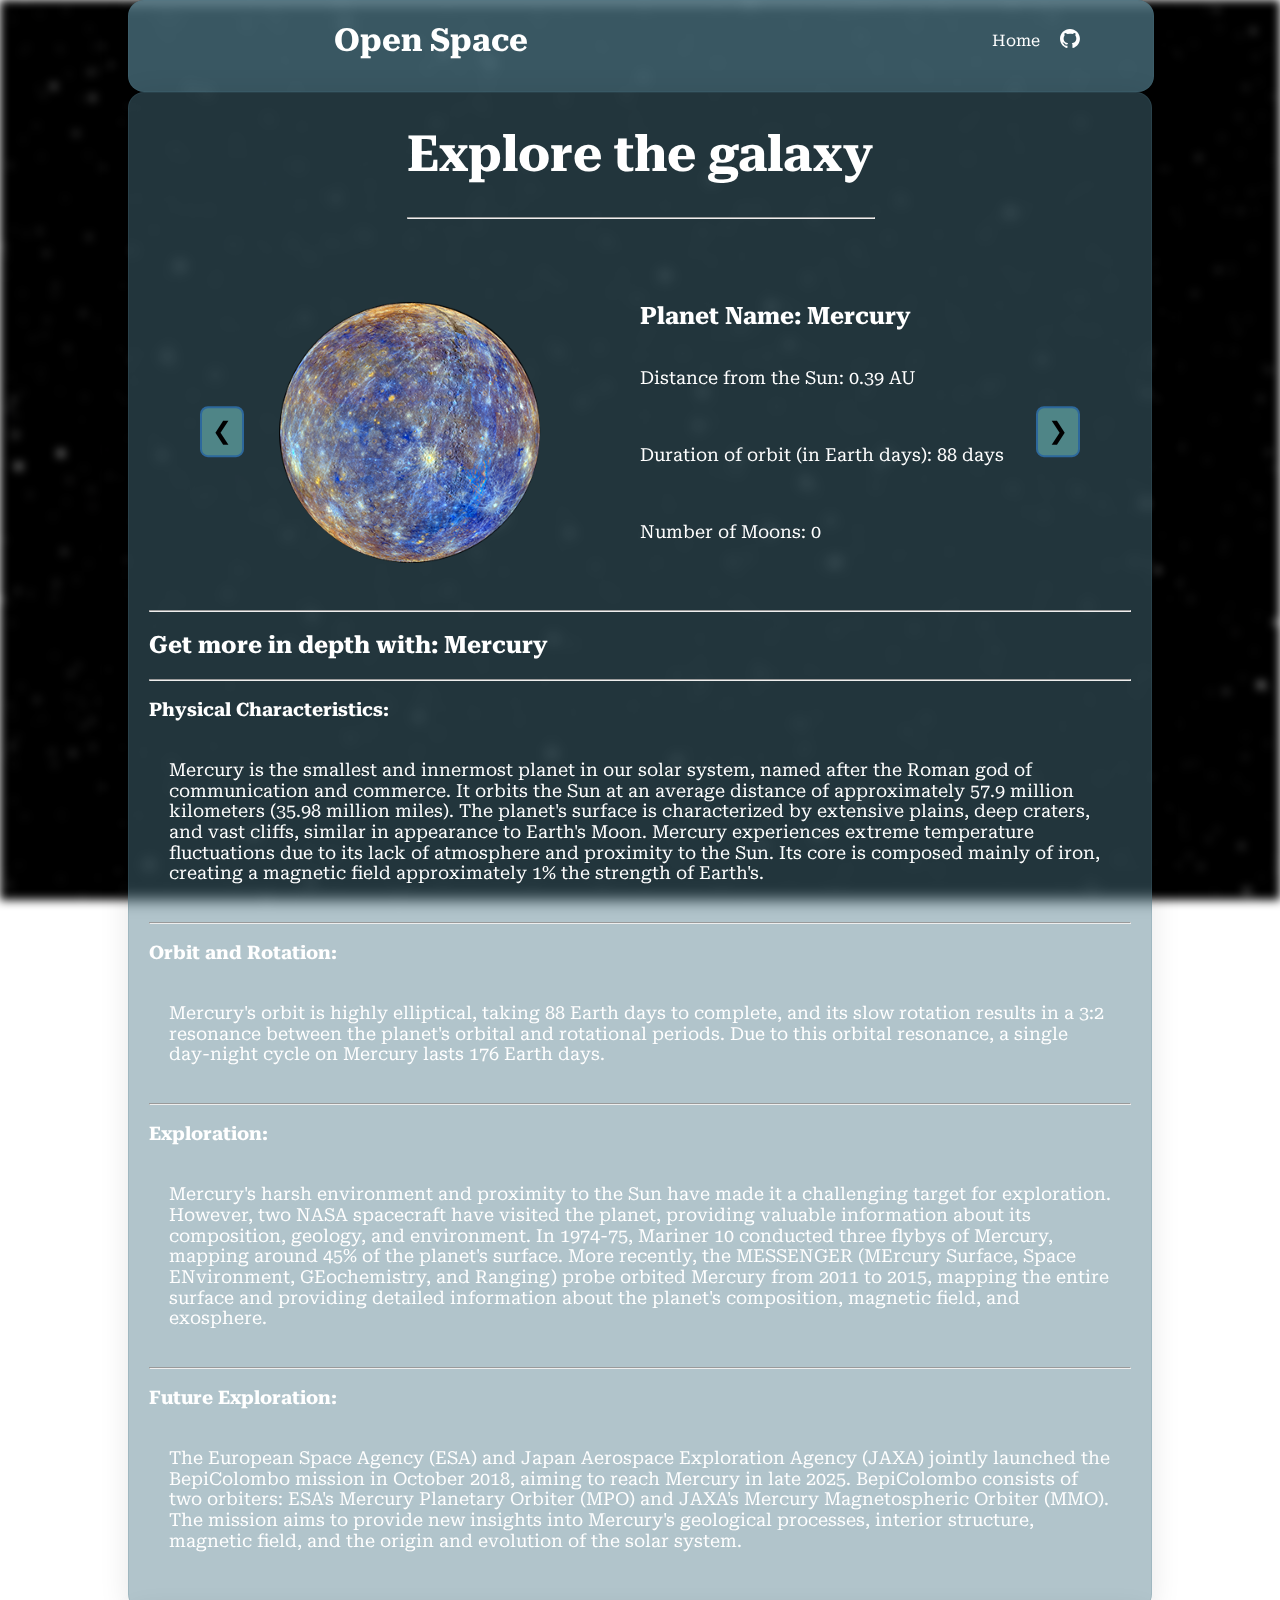
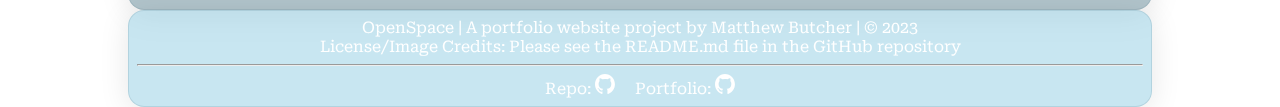
==== commit 1e8e5c99: "Update nav bar, logo text links to index" ====
--- a/planets.html
+++ b/planets.html
@@ -19,7 +19,7 @@
     </video>
     <nav class="overlay">
       <div class="nav-left">
-        <h1>Open Space</h1>
+        <a href="/index.html"><h1>Open Space</h1></a>
       </div>
       <div class="nav-right">
         <ul>
--- a/src/style.css
+++ b/src/style.css
@@ -111,12 +111,14 @@
   align-items: center;
   justify-content: center;
   padding-bottom: 50px;
+  text-align: center;
 }
 
 .hero-right {
   width: 60%;
   text-align: left;
 }
+
 .hero-main {
   text-align: center;
   font-size: 20px;
@@ -134,19 +136,51 @@
   gap: 40px;
   margin-top: 20px;
 }
+@media (max-width: 1024px) {
+  .hero {
+    flex-direction: column;
+    align-items: center;
+    text-align: center;
+  }
+  .hero-right {
+    width: 60%;
+    text-align: center;
+  }
+  .hero-bottom {
+    flex-direction: column;
+    gap: 20px;
+  }
+}
 
 .hero-bottom img {
   width: 80%;
   height: 60%;
   align-self: center;
 }
+
 .button_list {
   width: 66%;
   text-align: left;
 }
+
 .button_list ul {
   text-decoration: none;
   list-style: none;
+}
+
+@media (max-width: 768px) {
+  .nav-left {
+    width: 100%;
+    padding-left: 5%;
+  }
+
+  .nav-right {
+    display: none;
+  }
+
+  .hero-right {
+    width: 100%;
+  }
 }
 
 /* Button */
@@ -156,9 +190,7 @@
   cursor: pointer;
   width: 100px;
   height: 100px;
-
   color: black;
-
   border-radius: 8px;
 }
 
@@ -217,8 +249,8 @@
 .carousel {
   display: flex;
   overflow: hidden;
-  width: 100%;
-  height: 70%;
+  width: 90%;
+  height: 100%;
   position: relative;
 }
 
@@ -233,14 +265,14 @@
   z-index: 10;
   position: absolute;
   top: 50%;
-  transform: translateY(10%);
+  transform: translateY(-50%);
   transition: box-shadow 0.3s, transform 0.3s;
 }
 
 .carousel-btn:hover {
   box-shadow: 0 0.5em 0.5em -0.4em orange;
   background-color: var(--btn-border-color);
-  transform: translateY(-0.25em);
+  transform: translateY(-60%);
 }
 
 .prev-btn {
@@ -278,16 +310,33 @@
   display: flex;
   justify-content: center;
   align-items: center;
-  width: 60%;
-  padding: 20px;
+  width: 50%;
 }
 
 .planet-info {
-  width: 40%;
-  padding: 20px;
+  width: 50%;
   display: flex;
   flex-direction: column;
   justify-content: center;
+}
+
+@media (max-width: 768px) {
+  .planet-img,
+  .planet-info {
+    width: 100%;
+  }
+
+  .planet-slide {
+    flex-direction: column;
+  }
+
+  .touch-device {
+    display: none;
+  }
+
+  .planet-slide img {
+    max-width: 150px;
+  }
 }
 
 /* Updated planet-slide img */
